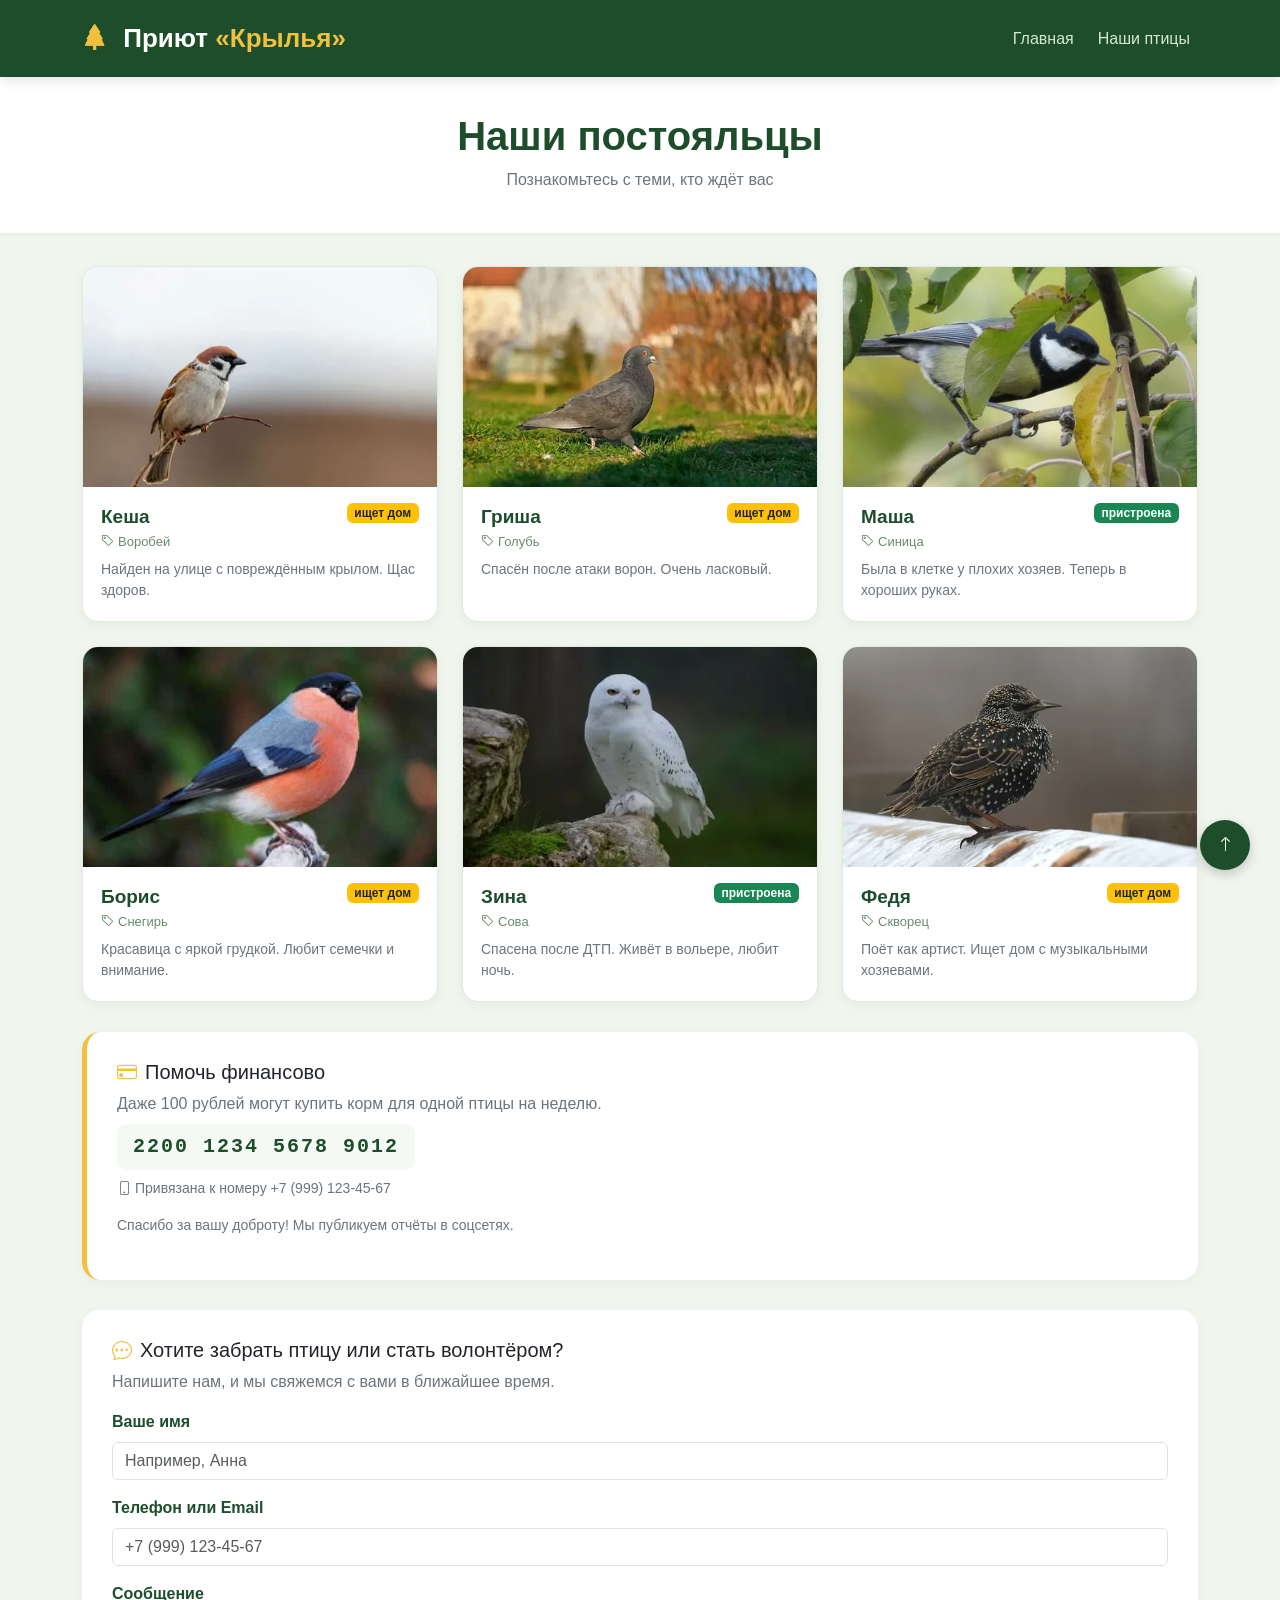
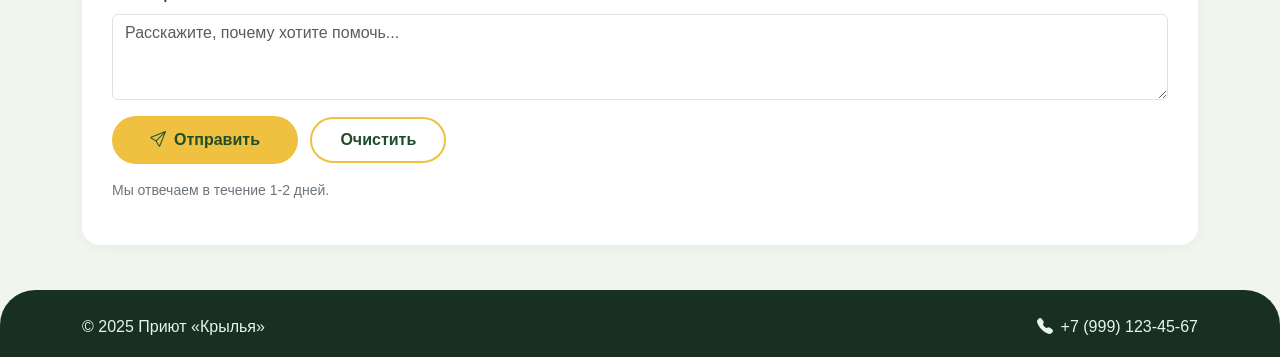
==== birds.html @ db64923c "сайт для приюта птиц" ====
<!DOCTYPE html>
<html lang="ru">
<head>
    <meta charset="UTF-8">
    <meta name="viewport" content="width=device-width, initial-scale=1.0">
    <title>Приют для птиц — Наши птицы</title>
    <link href="https://cdn.jsdelivr.net/npm/bootstrap@5.3.0/dist/css/bootstrap.min.css" rel="stylesheet">
    <link rel="stylesheet" href="https://cdn.jsdelivr.net/npm/bootstrap-icons@1.11.0/font/bootstrap-icons.css">
    <link rel="stylesheet" href="style.css">
    <link rel="stylesheet" href="birds.css">
</head>
<body>

    <!-- ШАПКА -->
    <nav class="navbar navbar-expand-lg navbar-custom">
        <div class="container">
            <a class="navbar-brand" href="index.html">
                <i class="bi bi-tree-fill me-2" style="color: #f0c040;"></i>
                Приют <span>«Крылья»</span>
            </a>
            <button class="navbar-toggler border-0" type="button" data-bs-toggle="collapse" data-bs-target="#navMenu"
                    style="color: white; font-size: 28px;">
                <i class="bi bi-list"></i>
            </button>
            <div class="collapse navbar-collapse" id="navMenu">
                <ul class="navbar-nav ms-auto gap-2">
                    <li class="nav-item"><a class="nav-link" href="index.html">Главная</a></li>
                    <li class="nav-item"><a class="nav-link active" href="birds.html">Наши птицы</a></li>
                    
                </ul>
            </div>
        </div>
    </nav>

    <!-- ЗАГОЛОВОК -->
    <section class="page-header">
        <div class="container text-center">
            <h1>Наши постояльцы</h1>
            <p class="text-secondary">Познакомьтесь с теми, кто ждёт вас</p>
        </div>
    </section>

    <!-- КАРТОЧКИ ПТИЦ -->
    <div class="container">
        <div class="row g-4">
            <!-- Кеша -->
            <div class="col-md-4 col-sm-6">
                <div class="bird-card card">
                    <img src="image/i.webp" alt="Воробей">
                    <div class="card-body">
                        <div class="d-flex justify-content-between align-items-start">
                            <div>
                                <div class="bird-name">Кеша</div>
                                <div class="bird-species"><i class="bi bi-tag me-1"></i>Воробей</div>
                            </div>
                            <span class="badge bg-warning text-dark">ищет дом</span>
                        </div>
                        <p class="card-text small text-secondary mt-2">Найден на улице с повреждённым крылом. Щас здоров.</p>
                    </div>
                </div>
            </div>

            <!-- Гриша -->
            <div class="col-md-4 col-sm-6">
                <div class="bird-card card">
                    <img src="image/гол.webp" alt="Голубь">
                    <div class="card-body">
                        <div class="d-flex justify-content-between align-items-start">
                            <div>
                                <div class="bird-name">Гриша</div>
                                <div class="bird-species"><i class="bi bi-tag me-1"></i>Голубь</div>
                            </div>
                            <span class="badge bg-warning text-dark">ищет дом</span>
                        </div>
                        <p class="card-text small text-secondary mt-2">Спасён после атаки ворон. Очень ласковый.</p>
                    </div>
                </div>
            </div>

            <!-- Маша -->
            <div class="col-md-4 col-sm-6">
                <div class="bird-card card">
                    <img src="image/син.webp" alt="Синица">
                    <div class="card-body">
                        <div class="d-flex justify-content-between align-items-start">
                            <div>
                                <div class="bird-name">Маша</div>
                                <div class="bird-species"><i class="bi bi-tag me-1"></i>Синица</div>
                            </div>
                            <span class="badge bg-success text-white">пристроена</span>
                        </div>
                        <p class="card-text small text-secondary mt-2">Была в клетке у плохих хозяев. Теперь в хороших руках.</p>
                    </div>
                </div>
            </div>

            <!-- Борис -->
            <div class="col-md-4 col-sm-6">
                <div class="bird-card card">
                    <img src="image/сне.webp" alt="Снегирь">
                    <div class="card-body">
                        <div class="d-flex justify-content-between align-items-start">
                            <div>
                                <div class="bird-name">Борис</div>
                                <div class="bird-species"><i class="bi bi-tag me-1"></i>Снегирь</div>
                            </div>
                            <span class="badge bg-warning text-dark">ищет дом</span>
                        </div>
                        <p class="card-text small text-secondary mt-2">Красавица с яркой грудкой. Любит семечки и внимание.</p>
                    </div>
                </div>
            </div>

            <!-- Зина -->
            <div class="col-md-4 col-sm-6">
                <div class="bird-card card">
                    <img src="image/сов.webp" alt="Сова">
                    <div class="card-body">
                        <div class="d-flex justify-content-between align-items-start">
                            <div>
                                <div class="bird-name">Зина</div>
                                <div class="bird-species"><i class="bi bi-tag me-1"></i>Сова</div>
                            </div>
                            <span class="badge bg-success text-white">пристроена</span>
                        </div>
                        <p class="card-text small text-secondary mt-2">Спасена после ДТП. Живёт в вольере, любит ночь.</p>
                    </div>
                </div>
            </div>

            <!-- Федя -->
            <div class="col-md-4 col-sm-6">
                <div class="bird-card card">
                    <img src="image/скв.webp" alt="Скворец">
                    <div class="card-body">
                        <div class="d-flex justify-content-between align-items-start">
                            <div>
                                <div class="bird-name">Федя</div>
                                <div class="bird-species"><i class="bi bi-tag me-1"></i>Скворец</div>
                            </div>
                            <span class="badge bg-warning text-dark">ищет дом</span>
                        </div>
                        <p class="card-text small text-secondary mt-2">Поёт как артист. Ищет дом с музыкальными хозяевами.</p>
                    </div>
                </div>
            </div>
        </div>

        <!-- БЛОК РЕКВИЗИТОВ -->
        <div class="donate-block">
            <h5><i class="bi bi-credit-card me-2" style="color: #f0c040;"></i>Помочь финансово</h5>
            <p class="text-secondary mb-2">Даже 100 рублей могут купить корм для одной птицы на неделю.</p>
            <div class="card-number">2200 1234 5678 9012</div>
            <p class="text-secondary small mt-2"><i class="bi bi-phone me-1"></i>Привязана к номеру +7 (999) 123-45-67</p>
            <p class="text-secondary small">Спасибо за вашу доброту! Мы публикуем отчёты в соцсетях.</p>
        </div>

        <!-- ФОРМА ОБРАТНОЙ СВЯЗИ -->
        <div class="feedback-block" id="feedback">
            <h5><i class="bi bi-chat-dots me-2" style="color: #f0c040;"></i>Хотите забрать птицу или стать волонтёром?</h5>
            <p class="text-secondary">Напишите нам, и мы свяжемся с вами в ближайшее время.</p>
            <form>
                <div class="mb-3">
                    <label class="form-label">Ваше имя</label>
                    <input type="text" class="form-control" placeholder="Например, Анна">
                </div>
                <div class="mb-3">
                    <label class="form-label">Телефон или Email</label>
                    <input type="text" class="form-control" placeholder="+7 (999) 123-45-67">
                </div>
               
                <div class="mb-3">
                    <label class="form-label">Сообщение</label>
                    <textarea class="form-control" rows="3" placeholder="Расскажите, почему хотите помочь..."></textarea>
                </div>
                <button type="submit" class="btn btn-yellow">
                    <i class="bi bi-send me-2"></i>Отправить
                </button>
                <button type="reset" class="btn btn-outline-yellow ms-2">Очистить</button>
            </form>
            <p class="text-secondary small mt-3">Мы отвечаем в течение 1-2 дней.</p>
        </div>
    </div>

    <!-- КНОПКА НАВЕРХ -->
    <a href="#" class="back-top"><i class="bi bi-arrow-up"></i></a>

    <!-- ПОДВАЛ -->
    <footer class="footer-custom" id="contacts">
        <div class="container">
            <div class="row align-items-center text-center text-md-start">
                <div class="col-md-4">
                    <p class="mb-0">© 2025 Приют «Крылья»</p>
                </div>
                <div class="col-md-4 text-center">
                    
                </div>
                <div class="col-md-4 text-md-end">
                    <p class="mb-0"><i class="bi bi-telephone-fill me-2"></i>+7 (999) 123-45-67</p>
                </div>
            </div>
        </div>
    </footer>

    <script src="https://cdn.jsdelivr.net/npm/bootstrap@5.3.0/dist/js/bootstrap.bundle.min.js"></script>
</body>
</html>
---- style.css ----
body {
    font-family: 'Segoe UI', Tahoma, Geneva, Verdana, sans-serif;
    background: #f0f5ee;
}

/* ===== ШАПКА ===== */
.navbar-custom {
    background: #1e4d2b;
    padding: 14px 0;
    box-shadow: 0 3px 12px rgba(0, 0, 0, 0.12);
}
.navbar-custom .navbar-brand {
    color: white;
    font-weight: 700;
    font-size: 26px;
}
.navbar-custom .navbar-brand span {
    color: #f0c040;
}
.navbar-custom .nav-link {
    color: #d4e8d4 !important;
    font-weight: 500;
    transition: 0.3s;
}
.navbar-custom .nav-link:hover {
    color: #f0c040 !important;
    transform: translateY(-2px);
}

/* ===== БАННЕР ===== */
.banner {
    background: linear-gradient(145deg, #1e4d2b, #3a7a4d);
    padding: 60px 0 50px;
    border-radius: 0 0 35px 35px;
    color: white;
    text-align: center;
}
.banner h1 {
    font-size: 52px;
    font-weight: 700;
}
.banner h1 span {
    color: #f0c040;
}
.banner .lead {
    font-size: 20px;
    opacity: 0.9;
    max-width: 600px;
    margin: 0 auto 20px;
}

/* ===== КАРТОЧКИ ПРИЧИН ===== */
.reason-card {
    background: white;
    border-radius: 18px;
    padding: 28px 20px;
    height: 100%;
    border: 1px solid #e0ece0;
    transition: 0.4s;
    box-shadow: 0 4px 14px rgba(0, 0, 0, 0.04);
}

.reason-card .icon-circle {
    width: 68px;
    height: 68px;
    background: #e8f3e8;
    border-radius: 50%;
    display: flex;
    align-items: center;
    justify-content: center;
    margin: 0 auto 14px;
    font-size: 30px;
    color: #1e4d2b;
}

/* ===== КАРТОЧКИ ПТИЦ ===== */
.bird-card {
    border-radius: 16px;
    overflow: hidden;
    border: 1px solid #deecde;
    background: white;
    box-shadow: 0 3px 12px rgba(0, 0, 0, 0.05);
    transition: 0.4s;
    height: 100%;
}
.bird-card:hover {
    transform: translateY(-6px);
    box-shadow: 0 10px 30px rgba(0, 0, 0, 0.12);
}

.bird-card img {
    width: 100%;
    height: auto;          
    aspect-ratio: 4 / 3;    
    object-fit: cover;     
    object-position: center; 
}


@media (min-width: 992px) {
    .bird-card img {
        height: 220px;      
        width: 100%;
        object-fit: cover;
    }
}


@media (max-width: 768px) {
    .bird-card img {
        height: 190px;
        width: 100%;
        object-fit: cover;
        object-position: center;
    }
}


@media (max-width: 576px) {
    .bird-card img {
        height: auto;          
        aspect-ratio: 4 / 3;  
        object-fit: cover;
        max-height: 220px;     
    }
}
.bird-card .card-body {
    padding: 16px 18px 20px;
}
.bird-card .bird-name {
    font-weight: 700;
    font-size: 19px;
    color: #1e4d2b;
}
.bird-card .bird-species {
    color: #6a8a6d;
    font-size: 13px;
}

/* ===== КНОПКИ ===== */
.btn-yellow {
    background: #f0c040;
    color: #1e4d2b;
    font-weight: 700;
    padding: 12px 38px;
    border-radius: 40px;
    border: none;
    transition: 0.4s;
}
.btn-yellow:hover {
    background: #dcb036;
    color: #1e4d2b;
    transform: scale(1.05);
    box-shadow: 0 6px 20px rgba(240, 192, 64, 0.4);
}
.btn-outline-yellow {
    border: 2px solid #f0c040;
    color: #1e4d2b;
    font-weight: 600;
    border-radius: 40px;
    padding: 9px 28px;
    background: transparent;
    transition: 0.4s;
}
.btn-outline-yellow:hover {
    background: #f0c040;
    color: #1e4d2b;
    transform: scale(1.05);
}

/* ===== ПОДВАЛ ===== */
.footer-custom {
    background: #173021;
    color: #e8f5e8;
    padding: 25px 0 18px;
    border-radius: 35px 35px 0 0;
    margin-top: 45px;
}
.footer-custom p {
    color: #e8f5e8;
}
.footer-custom a {
    color: #f0c040;
    text-decoration: none;
    transition: 0.3s;
}
.footer-custom a:hover {
    color: #ffffff;
    text-decoration: underline;
}


.bg-soft-green {
    background: #e6f1e6;
}
.section-title {
    font-weight: 700;
    color: #1e4d2b;
}
.section-title::after {
    content: '';
    display: block;
    width: 60px;
    height: 4px;
    background: #f0c040;
    border-radius: 4px;
    margin: 6px auto 0;
}

/* ===== АДАПТИВ ===== */
@media (max-width: 768px) {
    .banner h1 { font-size: 36px; }
    .banner .lead { font-size: 16px; }
    .banner { padding: 40px 0 35px; }
    .bird-card img { height: 160px; }
    .reason-card { padding: 20px 15px; }
    .btn-yellow { padding: 10px 30px; font-size: 16px; }
    .footer-custom .row { text-align: center !important; }
}
@media (max-width: 576px) {
    .banner h1 { font-size: 28px; }
    .banner { padding: 30px 0 25px; }
    .banner .lead { font-size: 14px; }
    .bird-card img { height: 180px; }
    .reason-card { padding: 16px 12px; }
    .btn-yellow { padding: 8px 20px; font-size: 14px; }
    .btn-outline-yellow { padding: 6px 18px; font-size: 14px; }
    .footer-custom .col-md-4 { margin-bottom: 8px; }
}


.bird-card img {
    width: 100%;
    height: auto;          
    aspect-ratio: 4 / 3;   
    object-fit: cover;     
    object-position: center;
}


@media (min-width: 992px) {
    .bird-card img {
        height: 220px;       
        width: 100%;
        object-fit: cover;
    }
}


@media (max-width: 768px) {
    .bird-card img {
        height: 180px;
        width: 100%;
        object-fit: cover;
    }
}


@media (max-width: 576px) {
    .bird-card img {
        height: auto;        
        object-fit: cover;
        max-height: 220px;     
    }
}
---- birds.css ----
/* ===== СТИЛИ ТОЛЬКО ДЛЯ birds.html ===== */

.page-header {
    background: white;
    padding: 35px 0 25px;
    border-bottom: 3px solid #e8f0e8;
    margin-bottom: 30px;
}
.page-header h1 {
    font-weight: 700;
    color: #1e4d2b;
}

/* Блок реквизитов  */
.donate-block {
    background: white;
    border-radius: 18px;
    padding: 28px 30px;
    box-shadow: 0 3px 12px rgba(0, 0, 0, 0.04);
    border-left: 5px solid #f0c040;
    margin: 30px 0;
}
.donate-block .card-number {
    font-family: 'Courier New', monospace;
    font-size: 20px;
    font-weight: 700;
    color: #1e4d2b;
    background: #f4f9f4;
    padding: 8px 16px;
    border-radius: 10px;
    display: inline-block;
    letter-spacing: 2px;
}

/* Форма обратной связи */
.feedback-block {
    background: white;
    border-radius: 18px;
    padding: 28px 30px;
    box-shadow: 0 3px 12px rgba(0, 0, 0, 0.04);
    margin: 30px 0;
}
.feedback-block .form-label {
    font-weight: 600;
    color: #1e4d2b;
}
.feedback-block .form-control:hover,
.feedback-block .form-select:hover {
    border-color: #f0c040;
    box-shadow: 0 0 0 3px rgba(240, 192, 64, 0.15);
}
.feedback-block .form-control:focus,
.feedback-block .form-select:focus {
    border-color: #f0c040;
    box-shadow: 0 0 0 3px rgba(240, 192, 64, 0.25);
}

/* Кнопка наверх */
.back-top {
    position: fixed;
    bottom: 30px;
    right: 30px;
    background: #1e4d2b;
    color: white;
    width: 50px;
    height: 50px;
    border-radius: 50%;
    display: flex;
    align-items: center;
    justify-content: center;
    text-decoration: none;
    box-shadow: 0 4px 12px rgba(0, 0, 0, 0.2);
    transition: 0.4s;
}
.back-top:hover {
    background: #f0c040;
    color: #1e4d2b;
    transform: scale(1.1);
}


@media (max-width: 768px) {
    .donate-block { padding: 20px; }
    .donate-block .card-number { font-size: 16px; }
    .feedback-block { padding: 20px; }
    .back-top { width: 40px; height: 40px; bottom: 20px; right: 20px; }
}
@media (max-width: 576px) {
    .donate-block { padding: 16px; }
    .donate-block .card-number { font-size: 14px; padding: 6px 12px; }
    .feedback-block { padding: 16px; }
    
    .back-top { width: 36px; height: 36px; bottom: 16px; right: 16px; font-size: 14px; }
}
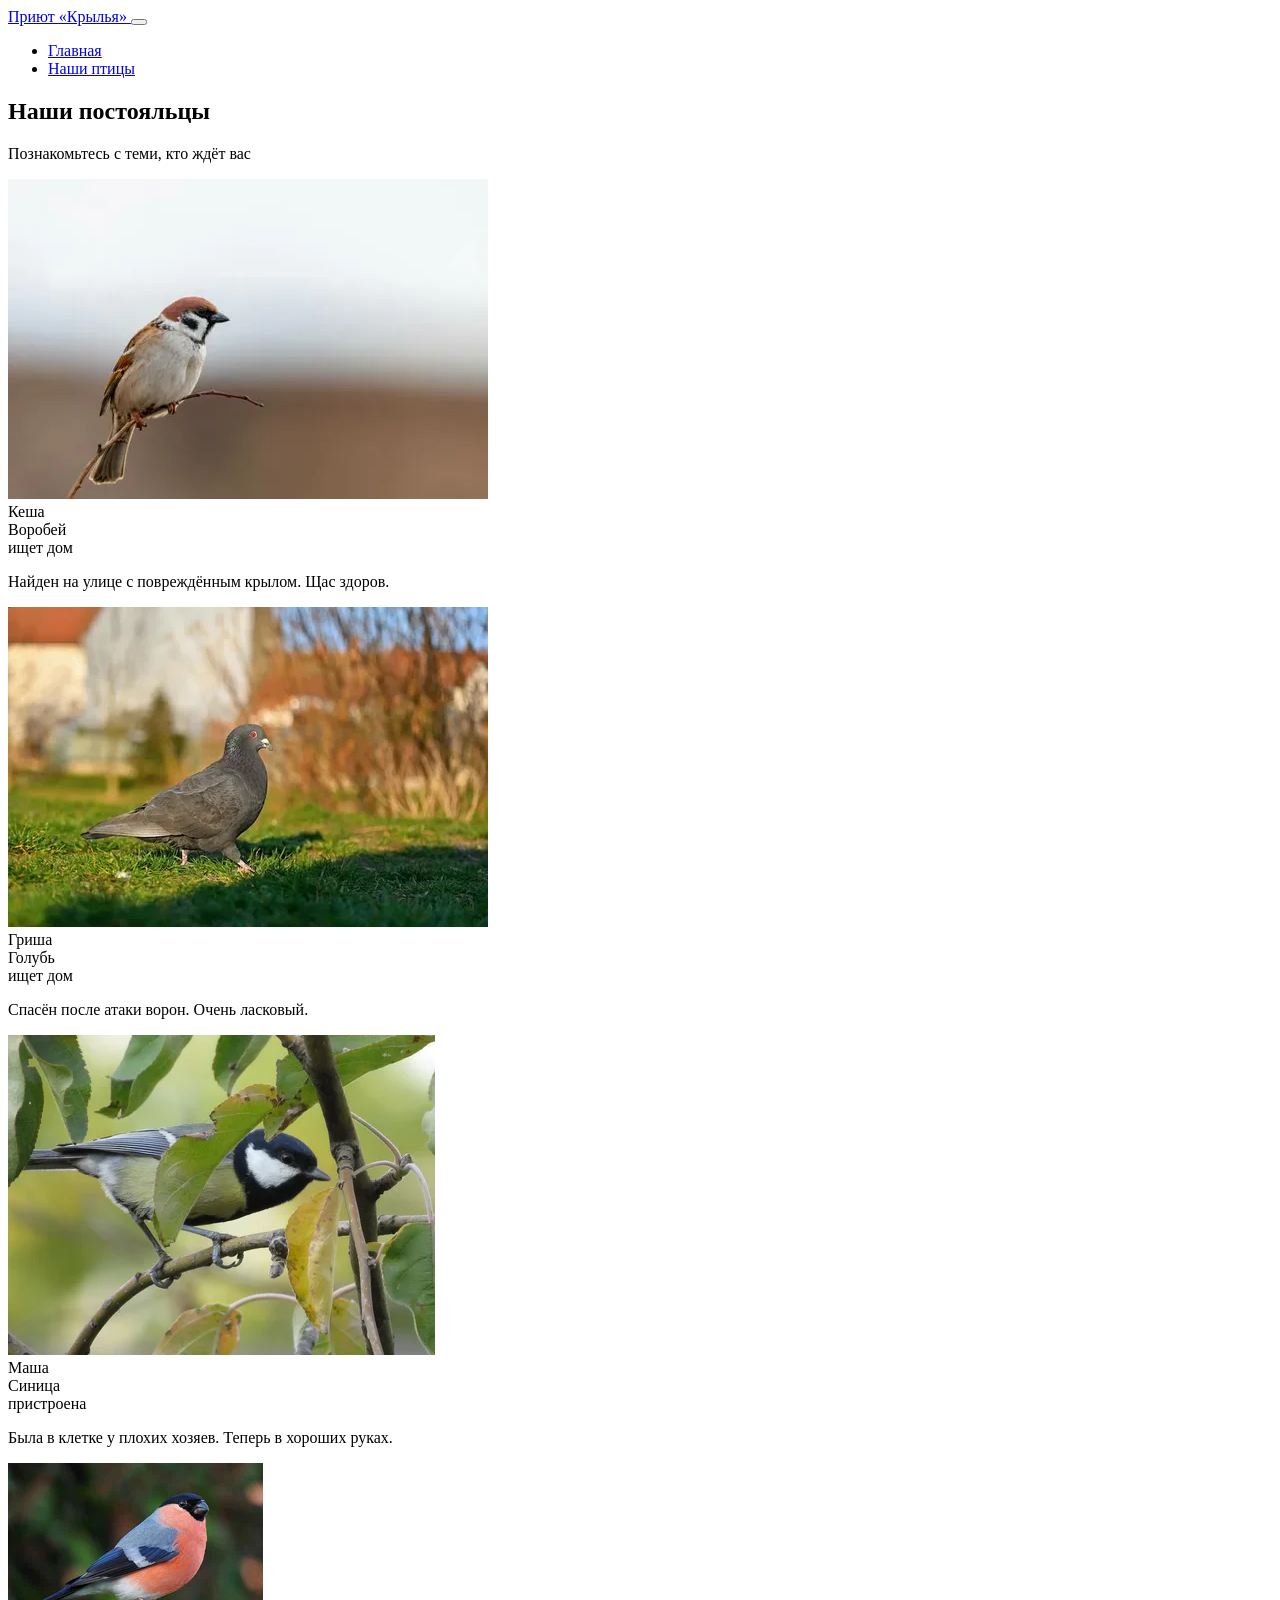
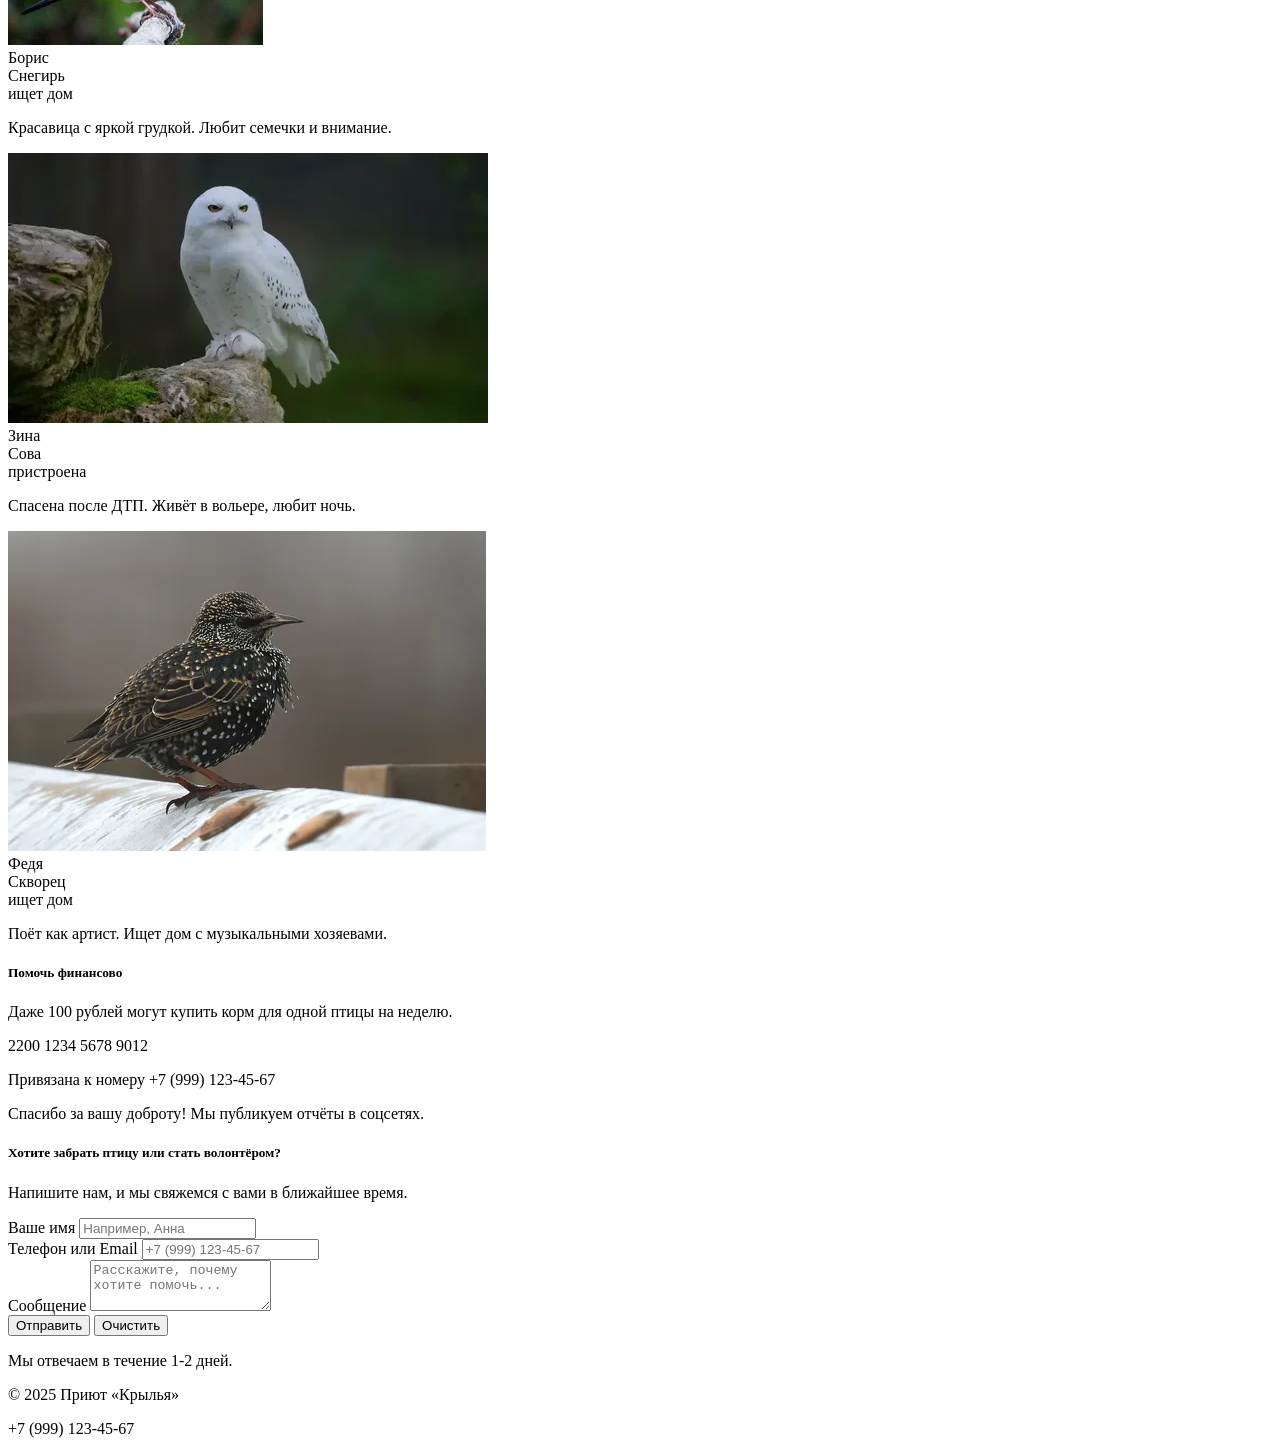
==== commit f011a543: "open graph" ====
--- a/birds.html
+++ b/birds.html
@@ -1,14 +1,24 @@
 <!DOCTYPE html>
 <html lang="ru">
-<head>
-    <meta charset="UTF-8">
-    <meta name="viewport" content="width=device-width, initial-scale=1.0">
-    <title>Приют для птиц — Наши птицы</title>
-    <link href="https://cdn.jsdelivr.net/npm/bootstrap@5.3.0/dist/css/bootstrap.min.css" rel="stylesheet">
-    <link rel="stylesheet" href="https://cdn.jsdelivr.net/npm/bootstrap-icons@1.11.0/font/bootstrap-icons.css">
-    <link rel="stylesheet" href="style.css">
-    <link rel="stylesheet" href="birds.css">
-</head>
+    <head>
+        <meta charset="UTF-8">
+        <meta name="viewport" content="width=device-width, initial-scale=1.0">
+    
+        <!-- ===== SEO-ОПТИМИЗАЦИЯ ===== -->
+        <title>Приют для птиц «Крылья» — Дай крыльям шанс!</title>
+        <meta name="description" content="Приют для птиц «Крылья» в Тольятти. Мы спасаем птиц, попавших в беду, и ищем для них дом. Присоединяйтесь к нам!">
+        <meta name="keywords" content="приют для птиц, спасти птицу, волонтёрство, помощь животным, Тольятти, приют Крылья">
+        <meta name="robots" content="index, follow">
+        <meta name="author" content="Приют для птиц «Крылья»">
+    
+        <!-- OPEN GRAPH (ДЛЯ СОЦСЕТЕЙ) -->
+        <meta property="og:title" content="Приют для птиц «Крылья» — Дай крыльям шанс!">
+        <meta property="og:description" content="Мы спасаем птиц и ищем для них дом. Присоединяйтесь к нам!">
+        <meta property="og:image" content="https://sofach-ux.github.io/praktika/image/kesha.webp">
+        <meta property="og:site_name" content="Приют для птиц «Крылья»">
+        <meta property="og:type" content="website">
+        <meta property="og:url" content="https://sofach-ux.github.io/praktika/">
+    </head>
 <body>
 
     <!-- ШАПКА -->
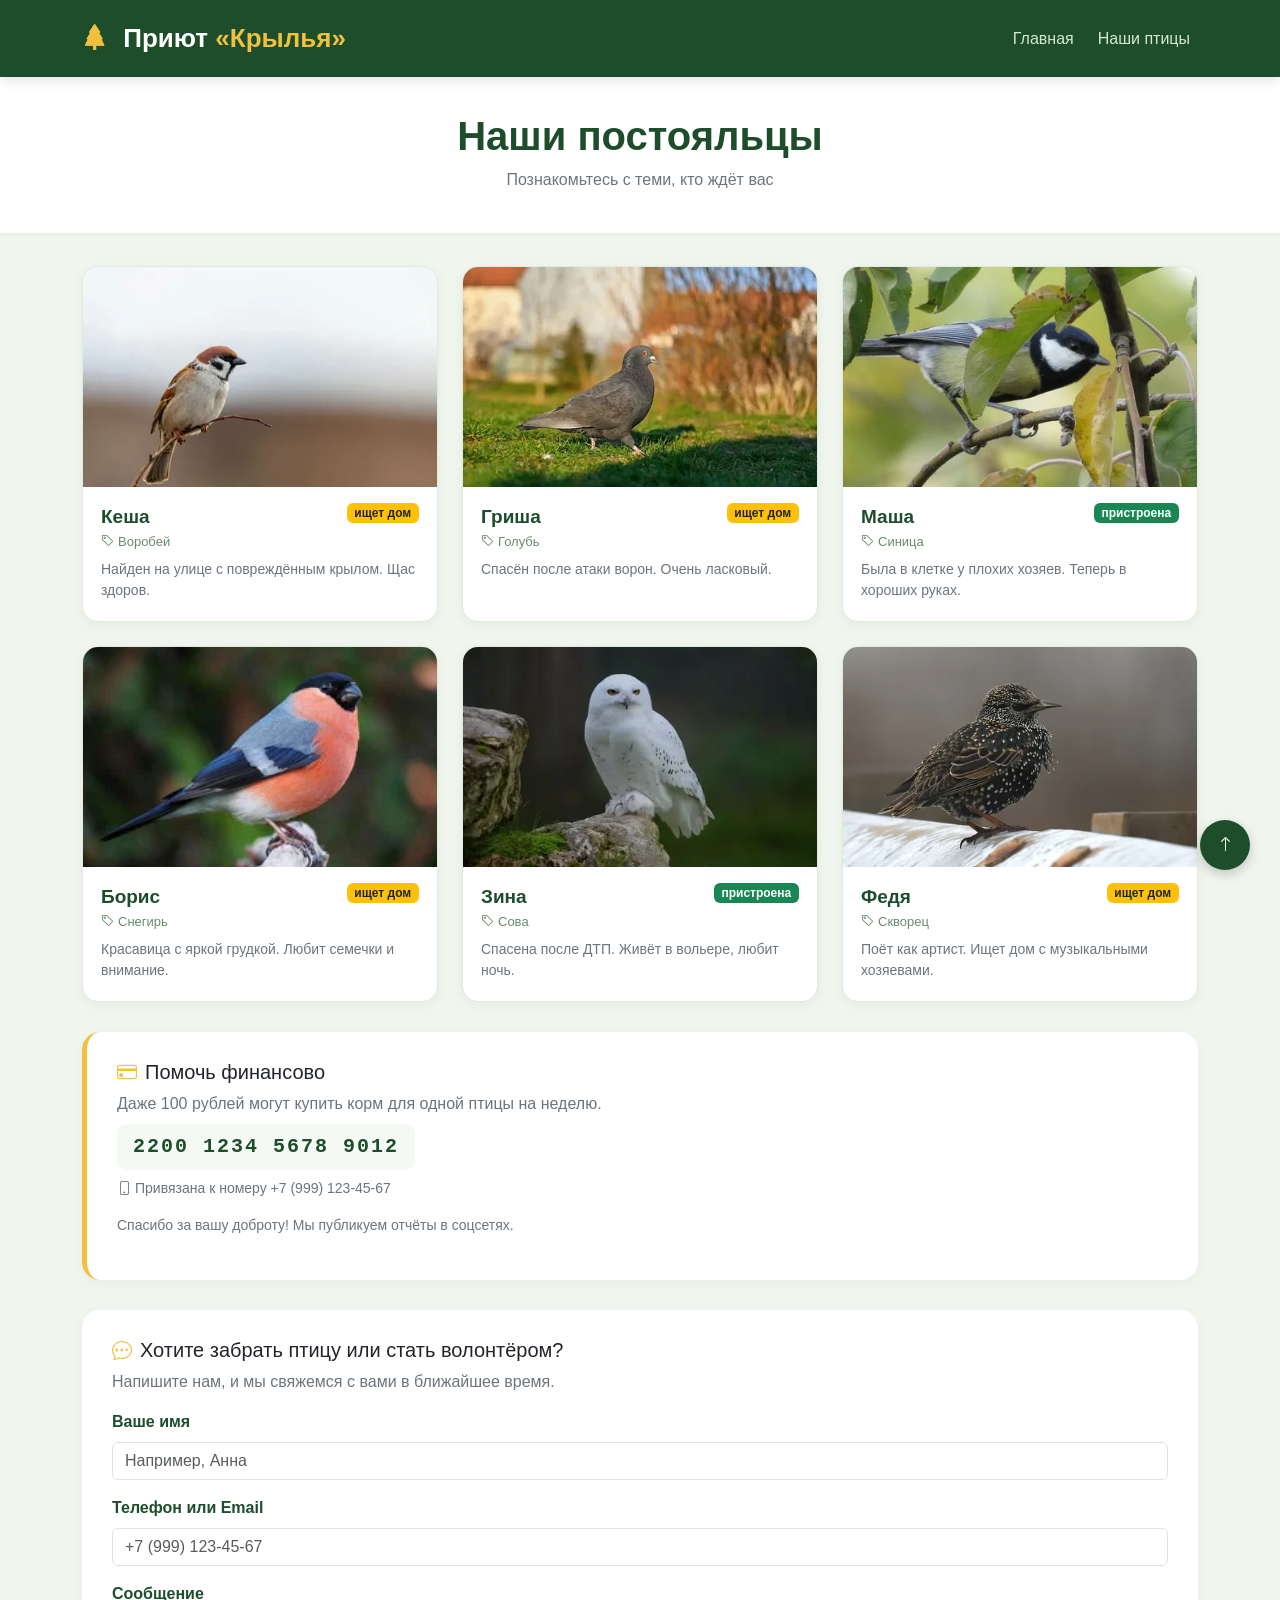
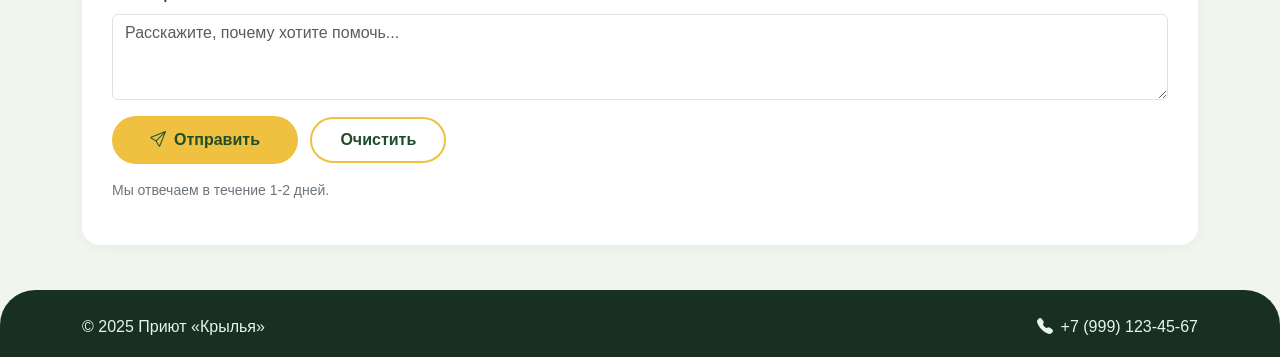
==== commit 543d1cc5: "fix" ====
--- a/birds.html
+++ b/birds.html
@@ -4,20 +4,23 @@
         <meta charset="UTF-8">
         <meta name="viewport" content="width=device-width, initial-scale=1.0">
     
-        <!-- ===== SEO-ОПТИМИЗАЦИЯ ===== -->
-        <title>Приют для птиц «Крылья» — Дай крыльям шанс!</title>
-        <meta name="description" content="Приют для птиц «Крылья» в Тольятти. Мы спасаем птиц, попавших в беду, и ищем для них дом. Присоединяйтесь к нам!">
-        <meta name="keywords" content="приют для птиц, спасти птицу, волонтёрство, помощь животным, Тольятти, приют Крылья">
+        <!-- СЕО -->
+        <title>Наши птицы — Приют «Крылья»</title>
+        <meta name="description" content="Птицы из приюта «Крылья» ищут дом: Кеша, Гриша, Маша, Борис, Зина, Федя.">
+        <meta name="keywords" content="птицы ищут дом, приют для птиц, Кеша, Гриша, Маша, Борис, Зина, Федя">
         <meta name="robots" content="index, follow">
-        <meta name="author" content="Приют для птиц «Крылья»">
     
-        <!-- OPEN GRAPH (ДЛЯ СОЦСЕТЕЙ) -->
-        <meta property="og:title" content="Приют для птиц «Крылья» — Дай крыльям шанс!">
-        <meta property="og:description" content="Мы спасаем птиц и ищем для них дом. Присоединяйтесь к нам!">
+        <!-- ДЛЯ СОЦСЕТЕЙ -->
+        <meta property="og:title" content="Наши птицы — Приют «Крылья»">
+        <meta property="og:description" content="Посмотрите на наших птиц!">
         <meta property="og:image" content="https://sofach-ux.github.io/praktika/image/kesha.webp">
-        <meta property="og:site_name" content="Приют для птиц «Крылья»">
+        <meta property="og:url" content="https://sofach-ux.github.io/praktika/birds.html">
         <meta property="og:type" content="website">
-        <meta property="og:url" content="https://sofach-ux.github.io/praktika/">
+       
+        <link href="https://cdn.jsdelivr.net/npm/bootstrap@5.3.0/dist/css/bootstrap.min.css" rel="stylesheet">
+        <link rel="stylesheet" href="https://cdn.jsdelivr.net/npm/bootstrap-icons@1.11.0/font/bootstrap-icons.css">
+        <link rel="stylesheet" href="style.css">
+        <link rel="stylesheet" href="birds.css">
     </head>
 <body>
 
--- a/style.css
+++ b/style.css
@@ -0,0 +1,266 @@
+
+body {
+    font-family: 'Segoe UI', Tahoma, Geneva, Verdana, sans-serif;
+    background: #f0f5ee;
+}
+
+/* ===== ШАПКА ===== */
+.navbar-custom {
+    background: #1e4d2b;
+    padding: 14px 0;
+    box-shadow: 0 3px 12px rgba(0, 0, 0, 0.12);
+}
+.navbar-custom .navbar-brand {
+    color: white;
+    font-weight: 700;
+    font-size: 26px;
+}
+.navbar-custom .navbar-brand span {
+    color: #f0c040;
+}
+.navbar-custom .nav-link {
+    color: #d4e8d4 !important;
+    font-weight: 500;
+    transition: 0.3s;
+}
+.navbar-custom .nav-link:hover {
+    color: #f0c040 !important;
+    transform: translateY(-2px);
+}
+
+/* ===== БАННЕР ===== */
+.banner {
+    background: linear-gradient(145deg, #1e4d2b, #3a7a4d);
+    padding: 60px 0 50px;
+    border-radius: 0 0 35px 35px;
+    color: white;
+    text-align: center;
+}
+.banner h1 {
+    font-size: 52px;
+    font-weight: 700;
+}
+.banner h1 span {
+    color: #f0c040;
+}
+.banner .lead {
+    font-size: 20px;
+    opacity: 0.9;
+    max-width: 600px;
+    margin: 0 auto 20px;
+}
+
+/* ===== КАРТОЧКИ ПРИЧИН ===== */
+.reason-card {
+    background: white;
+    border-radius: 18px;
+    padding: 28px 20px;
+    height: 100%;
+    border: 1px solid #e0ece0;
+    transition: 0.4s;
+    box-shadow: 0 4px 14px rgba(0, 0, 0, 0.04);
+}
+
+.reason-card .icon-circle {
+    width: 68px;
+    height: 68px;
+    background: #e8f3e8;
+    border-radius: 50%;
+    display: flex;
+    align-items: center;
+    justify-content: center;
+    margin: 0 auto 14px;
+    font-size: 30px;
+    color: #1e4d2b;
+}
+
+/* ===== КАРТОЧКИ ПТИЦ ===== */
+.bird-card {
+    border-radius: 16px;
+    overflow: hidden;
+    border: 1px solid #deecde;
+    background: white;
+    box-shadow: 0 3px 12px rgba(0, 0, 0, 0.05);
+    transition: 0.4s;
+    height: 100%;
+}
+.bird-card:hover {
+    transform: translateY(-6px);
+    box-shadow: 0 10px 30px rgba(0, 0, 0, 0.12);
+}
+
+.bird-card img {
+    width: 100%;
+    height: auto;          
+    aspect-ratio: 4 / 3;    
+    object-fit: cover;     
+    object-position: center; 
+}
+
+
+@media (min-width: 992px) {
+    .bird-card img {
+        height: 220px;      
+        width: 100%;
+        object-fit: cover;
+    }
+}
+
+
+@media (max-width: 768px) {
+    .bird-card img {
+        height: 190px;
+        width: 100%;
+        object-fit: cover;
+        object-position: center;
+    }
+}
+
+
+@media (max-width: 576px) {
+    .bird-card img {
+        height: auto;          
+        aspect-ratio: 4 / 3;  
+        object-fit: cover;
+        max-height: 220px;     
+    }
+}
+.bird-card .card-body {
+    padding: 16px 18px 20px;
+}
+.bird-card .bird-name {
+    font-weight: 700;
+    font-size: 19px;
+    color: #1e4d2b;
+}
+.bird-card .bird-species {
+    color: #6a8a6d;
+    font-size: 13px;
+}
+
+/* ===== КНОПКИ ===== */
+.btn-yellow {
+    background: #f0c040;
+    color: #1e4d2b;
+    font-weight: 700;
+    padding: 12px 38px;
+    border-radius: 40px;
+    border: none;
+    transition: 0.4s;
+}
+.btn-yellow:hover {
+    background: #dcb036;
+    color: #1e4d2b;
+    transform: scale(1.05);
+    box-shadow: 0 6px 20px rgba(240, 192, 64, 0.4);
+}
+.btn-outline-yellow {
+    border: 2px solid #f0c040;
+    color: #1e4d2b;
+    font-weight: 600;
+    border-radius: 40px;
+    padding: 9px 28px;
+    background: transparent;
+    transition: 0.4s;
+}
+.btn-outline-yellow:hover {
+    background: #f0c040;
+    color: #1e4d2b;
+    transform: scale(1.05);
+}
+
+/* ===== ПОДВАЛ ===== */
+.footer-custom {
+    background: #173021;
+    color: #e8f5e8;
+    padding: 25px 0 18px;
+    border-radius: 35px 35px 0 0;
+    margin-top: 45px;
+}
+.footer-custom p {
+    color: #e8f5e8;
+}
+.footer-custom a {
+    color: #f0c040;
+    text-decoration: none;
+    transition: 0.3s;
+}
+.footer-custom a:hover {
+    color: #ffffff;
+    text-decoration: underline;
+}
+
+
+.bg-soft-green {
+    background: #e6f1e6;
+}
+.section-title {
+    font-weight: 700;
+    color: #1e4d2b;
+}
+.section-title::after {
+    content: '';
+    display: block;
+    width: 60px;
+    height: 4px;
+    background: #f0c040;
+    border-radius: 4px;
+    margin: 6px auto 0;
+}
+
+/* ===== АДАПТИВ ===== */
+@media (max-width: 768px) {
+    .banner h1 { font-size: 36px; }
+    .banner .lead { font-size: 16px; }
+    .banner { padding: 40px 0 35px; }
+    .bird-card img { height: 160px; }
+    .reason-card { padding: 20px 15px; }
+    .btn-yellow { padding: 10px 30px; font-size: 16px; }
+    .footer-custom .row { text-align: center !important; }
+}
+@media (max-width: 576px) {
+    .banner h1 { font-size: 28px; }
+    .banner { padding: 30px 0 25px; }
+    .banner .lead { font-size: 14px; }
+    .bird-card img { height: 180px; }
+    .reason-card { padding: 16px 12px; }
+    .btn-yellow { padding: 8px 20px; font-size: 14px; }
+    .btn-outline-yellow { padding: 6px 18px; font-size: 14px; }
+    .footer-custom .col-md-4 { margin-bottom: 8px; }
+}
+
+
+.bird-card img {
+    width: 100%;
+    height: auto;          
+    aspect-ratio: 4 / 3;   
+    object-fit: cover;     
+    object-position: center;
+}
+
+
+@media (min-width: 992px) {
+    .bird-card img {
+        height: 220px;       
+        width: 100%;
+        object-fit: cover;
+    }
+}
+
+
+@media (max-width: 768px) {
+    .bird-card img {
+        height: 180px;
+        width: 100%;
+        object-fit: cover;
+    }
+}
+
+
+@media (max-width: 576px) {
+    .bird-card img {
+        height: auto;        
+        object-fit: cover;
+        max-height: 220px;     
+    }
+}
--- a/birds.css
+++ b/birds.css
@@ -0,0 +1,94 @@
+/* ===== СТИЛИ ТОЛЬКО ДЛЯ birds.html ===== */
+
+.page-header {
+    background: white;
+    padding: 35px 0 25px;
+    border-bottom: 3px solid #e8f0e8;
+    margin-bottom: 30px;
+}
+.page-header h1 {
+    font-weight: 700;
+    color: #1e4d2b;
+}
+
+/* Блок реквизитов  */
+.donate-block {
+    background: white;
+    border-radius: 18px;
+    padding: 28px 30px;
+    box-shadow: 0 3px 12px rgba(0, 0, 0, 0.04);
+    border-left: 5px solid #f0c040;
+    margin: 30px 0;
+}
+.donate-block .card-number {
+    font-family: 'Courier New', monospace;
+    font-size: 20px;
+    font-weight: 700;
+    color: #1e4d2b;
+    background: #f4f9f4;
+    padding: 8px 16px;
+    border-radius: 10px;
+    display: inline-block;
+    letter-spacing: 2px;
+}
+
+/* Форма обратной связи */
+.feedback-block {
+    background: white;
+    border-radius: 18px;
+    padding: 28px 30px;
+    box-shadow: 0 3px 12px rgba(0, 0, 0, 0.04);
+    margin: 30px 0;
+}
+.feedback-block .form-label {
+    font-weight: 600;
+    color: #1e4d2b;
+}
+.feedback-block .form-control:hover,
+.feedback-block .form-select:hover {
+    border-color: #f0c040;
+    box-shadow: 0 0 0 3px rgba(240, 192, 64, 0.15);
+}
+.feedback-block .form-control:focus,
+.feedback-block .form-select:focus {
+    border-color: #f0c040;
+    box-shadow: 0 0 0 3px rgba(240, 192, 64, 0.25);
+}
+
+/* Кнопка наверх */
+.back-top {
+    position: fixed;
+    bottom: 30px;
+    right: 30px;
+    background: #1e4d2b;
+    color: white;
+    width: 50px;
+    height: 50px;
+    border-radius: 50%;
+    display: flex;
+    align-items: center;
+    justify-content: center;
+    text-decoration: none;
+    box-shadow: 0 4px 12px rgba(0, 0, 0, 0.2);
+    transition: 0.4s;
+}
+.back-top:hover {
+    background: #f0c040;
+    color: #1e4d2b;
+    transform: scale(1.1);
+}
+
+
+@media (max-width: 768px) {
+    .donate-block { padding: 20px; }
+    .donate-block .card-number { font-size: 16px; }
+    .feedback-block { padding: 20px; }
+    .back-top { width: 40px; height: 40px; bottom: 20px; right: 20px; }
+}
+@media (max-width: 576px) {
+    .donate-block { padding: 16px; }
+    .donate-block .card-number { font-size: 14px; padding: 6px 12px; }
+    .feedback-block { padding: 16px; }
+    
+    .back-top { width: 36px; height: 36px; bottom: 16px; right: 16px; font-size: 14px; }
+}
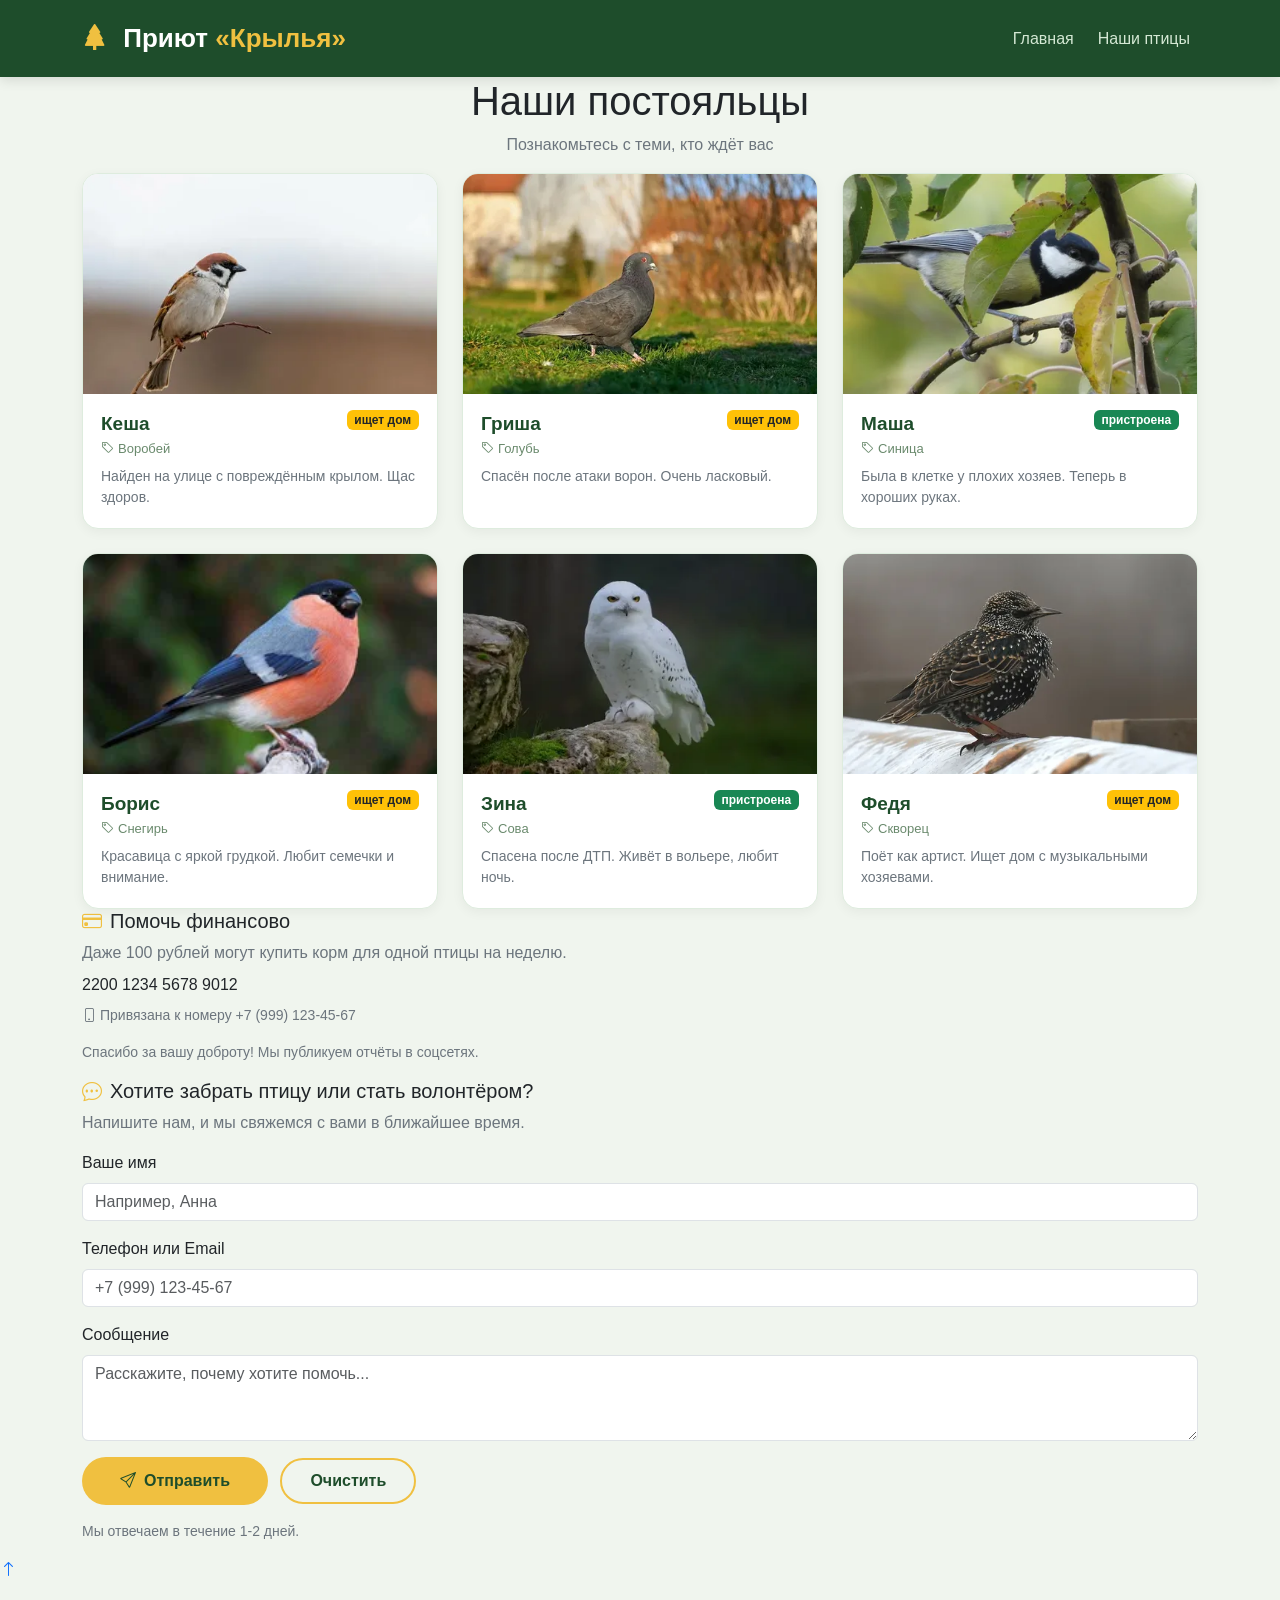
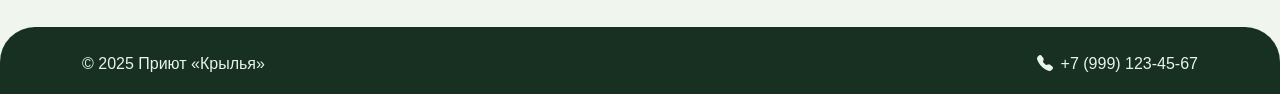
==== commit f7132655: "fix 2" ====
--- a/birds.html
+++ b/birds.html
@@ -4,23 +4,21 @@
         <meta charset="UTF-8">
         <meta name="viewport" content="width=device-width, initial-scale=1.0">
     
-        <!-- СЕО -->
         <title>Наши птицы — Приют «Крылья»</title>
         <meta name="description" content="Птицы из приюта «Крылья» ищут дом: Кеша, Гриша, Маша, Борис, Зина, Федя.">
         <meta name="keywords" content="птицы ищут дом, приют для птиц, Кеша, Гриша, Маша, Борис, Зина, Федя">
         <meta name="robots" content="index, follow">
     
-        <!-- ДЛЯ СОЦСЕТЕЙ -->
         <meta property="og:title" content="Наши птицы — Приют «Крылья»">
         <meta property="og:description" content="Посмотрите на наших птиц!">
         <meta property="og:image" content="https://sofach-ux.github.io/praktika/image/kesha.webp">
         <meta property="og:url" content="https://sofach-ux.github.io/praktika/birds.html">
         <meta property="og:type" content="website">
-       
+    
         <link href="https://cdn.jsdelivr.net/npm/bootstrap@5.3.0/dist/css/bootstrap.min.css" rel="stylesheet">
         <link rel="stylesheet" href="https://cdn.jsdelivr.net/npm/bootstrap-icons@1.11.0/font/bootstrap-icons.css">
-        <link rel="stylesheet" href="style.css">
-        <link rel="stylesheet" href="birds.css">
+        <link rel="stylesheet" href="style.css">  
+        
     </head>
 <body>
 
